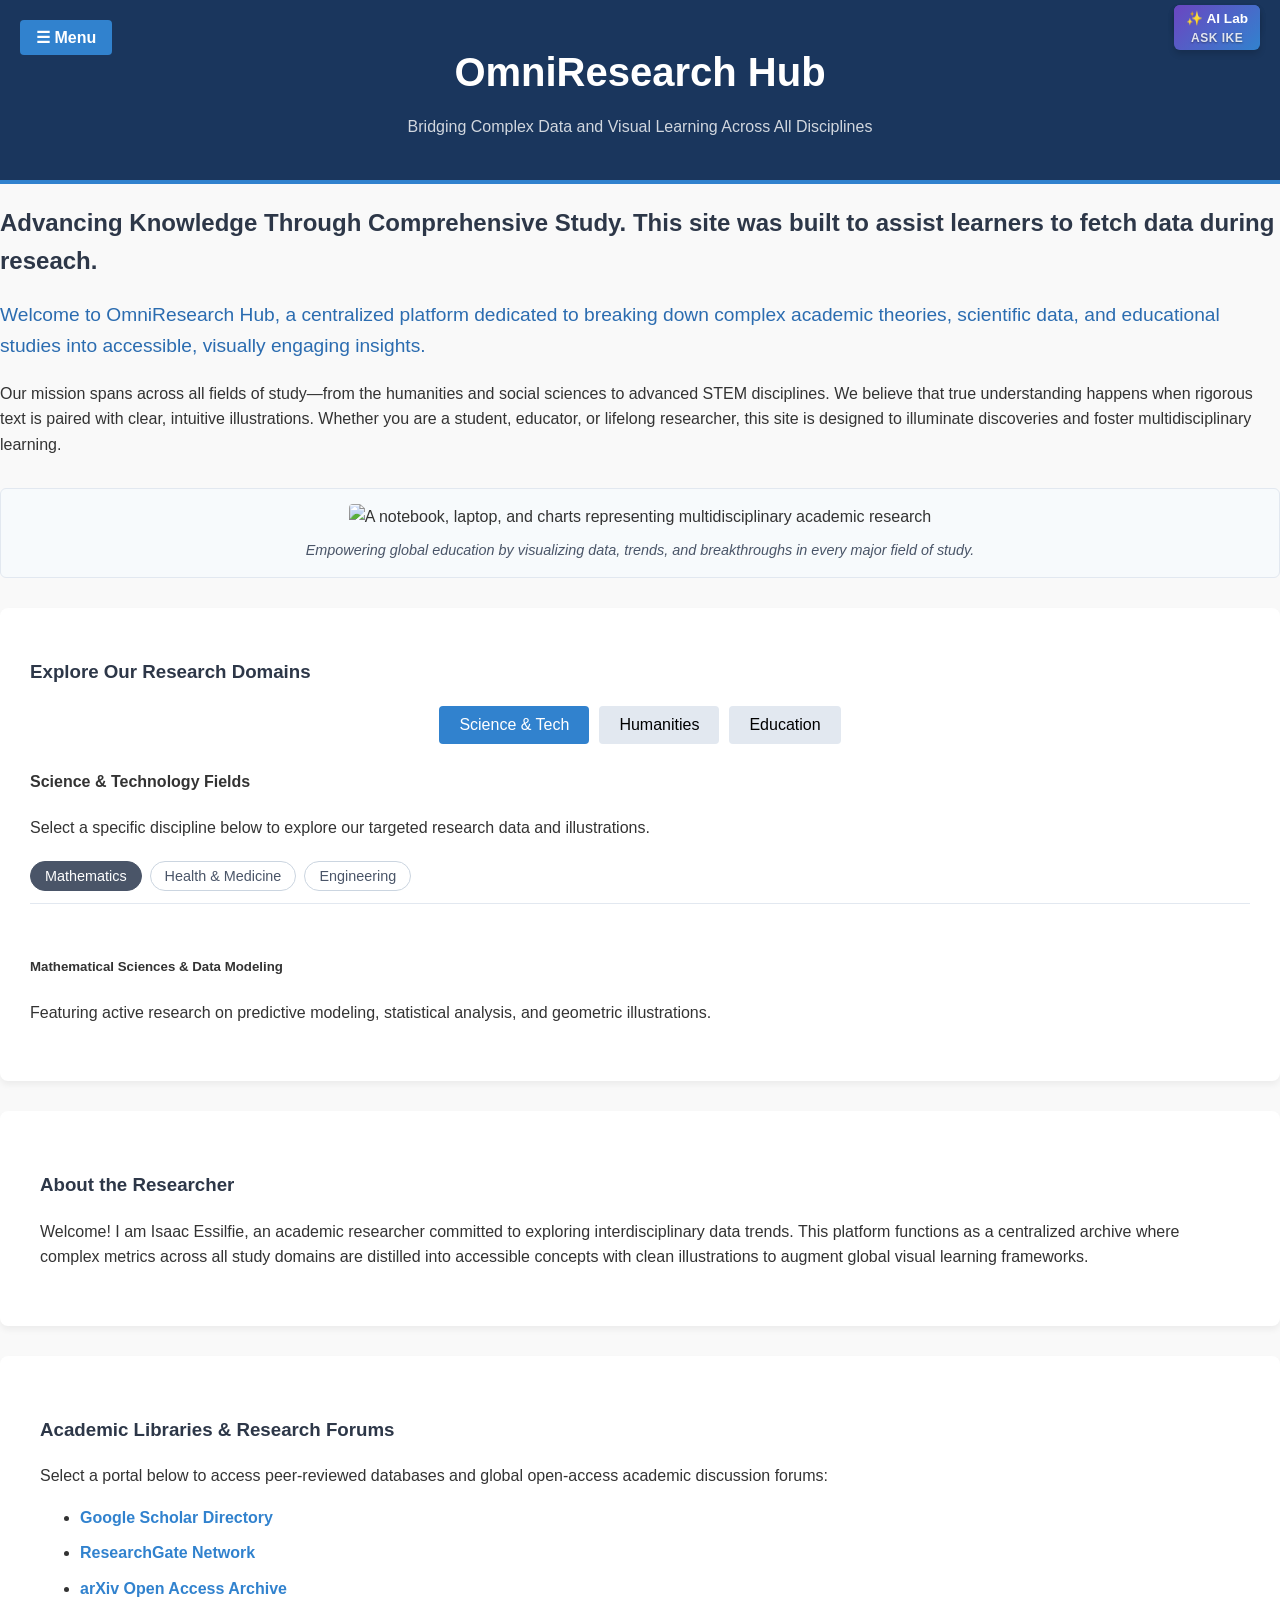
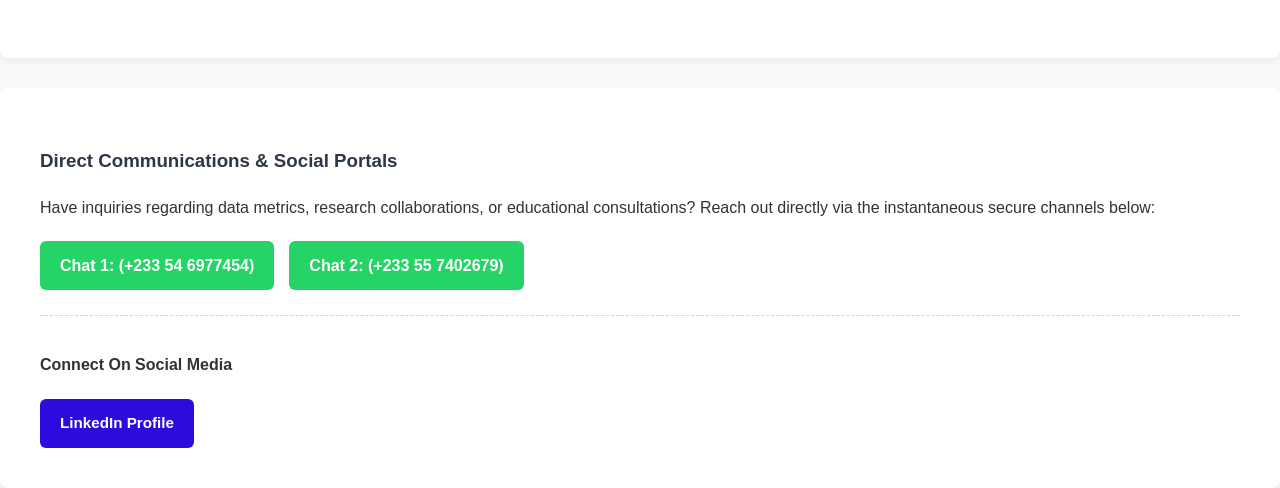
==== index.html @ 83562ac2 "Add files via upload" ====
<!DOCTYPE html>
<html lang="en">
<head>
    <meta charset="UTF-8">
    <meta name="viewport" content="width=device-width, initial-scale=1.0">
    <title>OmniResearch Hub | Academic & Educational Insights</title>
    <link rel="stylesheet" href="style.css">
</head>
<body>

    <!-- Website Header -->
   <header>
        <div class="container header-layout">
            
            <div class="nav-container">
                <button class="menu-toggle-btn" onclick="toggleMenu()">☰ Menu</button>
                
                <nav id="dropdown-menu" class="dropdown-links">
                    <div class="menu-item">
                        <a href="index.html">Home</a>
                    </div>
                    <div class="menu-item">
                        <button class="menu-action-btn" onclick="openDonationModal()">Support ❤️</button>
                    </div>
                    <div class="menu-item">
                        <button class="menu-action-btn" onclick="scrollToSection('about-me')">About</button>
                    </div>
                    <div class="menu-item">
                        <button class="menu-action-btn" onclick="scrollToSection('papers-forum')">Research Papers</button>
                    </div>
                    <div class="menu-item">
                        <button class="menu-action-btn" onclick="scrollToSection('contact-info')">Contact</button>
                    </div>
                </nav>
            </div>

            <div class="ai-container">
                <button class="ai-toggle-btn" onclick="alert('AI Integration Coming Soon!')">✨ AI Lab</button>
            </div><!-- Right Side: AI Terminal Trigger Tab -->
<div class="ai-container">
    <button class="ai-toggle-btn" onclick="alert('AI Integration Coming Soon!')">
        <span>✨ AI Lab</span>
        <span class="ai-subtitle">Ask Ike</span>
    </button>
</div>

            <div class="header-text">
                <h1>OmniResearch Hub</h1>
                <p>Bridging Complex Data and Visual Learning Across All Disciplines</p>
            </div>
            
        </div>
    </header>

    <!-- Main Content Area -->
    <main class="container">
        
        <!-- Welcome Section -->
        <section class="welcome-section">
            <h2>Advancing Knowledge Through Comprehensive Study.
                This site was built to assist learners to fetch data during reseach.
            </h2>
            <p class="lead-text"> Welcome to OmniResearch Hub, a centralized platform dedicated to breaking down complex academic theories, scientific data, and educational studies into accessible, visually engaging insights.</p>
            
            <p>Our mission spans across all fields of study—from the humanities and social sciences to advanced STEM disciplines. We believe that true understanding happens when rigorous text is paired with clear, intuitive illustrations. Whether you are a student, educator, or lifelong researcher, this site is designed to illuminate discoveries and foster multidisciplinary learning.</p>
        </section>

        <!-- Main Introduction Image -->
        <figure class="featured-image">
            <!-- This placeholder generates a professional conceptual research/data image -->
            <img src="https://images.unsplash.com/photo-1434030216411-0b793f4b4173?auto=format&fit=crop&w=1000&q=80" alt="A notebook, laptop, and charts representing multidisciplinary academic research">
            <figcaption>Empowering global education by visualizing data, trends, and breakthroughs in every major field of study.</figcaption>
        </figure>

        <!-- Our Focus Areas -->
            <!-- Our Focus Areas with Clickable Tabs -->
<section class="focus-areas">
    <h3>Explore Our Research Domains</h3>
    
    <!-- Tab Navigation Buttons -->
    <div class="tab-menu">
        <button class="tab-btn active" onclick="openTab(event, 'science')">Science & Tech</button>
        <button class="tab-btn" onclick="openTab(event, 'humanities')">Humanities</button>
        <button class="tab-btn" onclick="openTab(event, 'education')">Education</button>
    </div>

    <!-- Tab Content Blocks -->
    <div id="science" class="tab-content show">
        <h4>Science & Technology Fields</h4>
        <p>Select a specific discipline below to explore our targeted research data and illustrations.</p>

        <div class="sub-tab-menu">
            <button class="sub-btn sub-active" onclick="openSubTab(event, 'maths')">Mathematics</button>
            <button class="sub-btn" onclick="openSubTab(event, 'health')">Health & Medicine</button>
            <button class="sub-btn" onclick="openSubTab(event, 'engineering')">Engineering</button>
        </div>

        <div id="maths" class="sub-content sub-show">
            <h5>Mathematical Sciences & Data Modeling</h5>
            <p>Featuring active research on predictive modeling, statistical analysis, and geometric illustrations.</p>
        </div>

        <div id="health" class="sub-content">
            <h5>Health, Biology & Medical Research</h5>
            <p>Exploring epidemiological data, cellular biology charts, and healthcare system layouts.</p>
        </div>

        <div id="engineering" class="sub-content">
            <h5>Engineering & Applied Technologies</h5>
            <p>Analyzing structural architectural designs, electrical schematics, and mechanical system studies.</p>
        </div>
    </div>

    <div id="humanities" class="tab-content">
        <h4>Humanities, Culture & Law Fields</h4>
        <p>Select a specific discipline below to explore our historical trends, legal systems, and cultural research.</p>

        <div class="sub-tab-menu">
            <button class="sub-btn sub-active" onclick="openSubTab(event, 'history')">History & Culture</button>
            <button class="sub-btn" onclick="openSubTab(event, 'law')">Legal Studies</button>
            <button class="sub-btn" onclick="openSubTab(event, 'sociology')">Sociology</button>
        </div>

        <div id="history" class="sub-content sub-show">
            <h5>Historical Trends & Anthropological Evolutions</h5>
            <p>Analyzing global timeline shifts, language family expansions, and historical archive data preservation frameworks.</p>
        </div>

        <div id="law" class="sub-content">
            <h5>Jurisprudence & International Legal Systems</h5>
            <p>Exploring constitutional principles, comparative law metrics, and public policy development frameworks.</p>
        </div>

        <div id="sociology" class="sub-content">
            <h5>Sociological Structures & Behavioral Patterns</h5>
            <p>Investigating population demographics, urbanization impacts, and institutional social dynamics data.</p>
        </div>
    </div>

    <div id="education" class="tab-content">
        <h4>Educational Methodologies Research</h4>
        <p>Select a specific area below to explore pedagogical shifts, resource distribution frameworks, and cognitive learning sciences.</p>

        <div class="sub-tab-menu">
            <button class="sub-btn sub-active" onclick="openSubTab(event, 'pedagogy')">Pedagogy</button>
            <button class="sub-btn" onclick="openSubTab(event, 'edtech')">Educational Tech</button>
            <button class="sub-btn" onclick="openSubTab(event, 'cognitive')">Cognitive Science</button>
        </div>

        <div id="pedagogy" class="sub-content sub-show">
            <h5>Pedagogical Frameworks & Instructional Designs</h5>
            <p>Researching modern curriculum formatting, open-access classroom teaching models, and cross-border learning metrics.</p>
        </div>

        <div id="edtech" class="sub-content">
            <h5>Digital Integration & Educational Systems</h5>
            <p>Evaluating virtual classroom effectiveness, adaptive testing software configurations, and visual aid tools metrics.</p>
        </div>

        <div id="cognitive" class="sub-content">
            <h5>Cognitive Sciences & Developmental Psychology</h5>
            <p>Studying neurobiological foundations of learning, informational retention systems, and memory reinforcement studies.</p>
        </div>
    </div>
</section>
</section>
<section id="about-me" class="research-post">
        <h3>About the Researcher</h3>
        <p>Welcome! I am Isaac Essilfie, an academic researcher committed to exploring interdisciplinary data trends. This platform functions as a centralized archive where complex metrics across all study domains are distilled into accessible concepts with clean illustrations to augment global visual learning frameworks.</p>
    </section>

    <section id="papers-forum" class="research-post">
        <h3>Academic Libraries & Research Forums</h3>
        <p>Select a portal below to access peer-reviewed databases and global open-access academic discussion forums:</p>
        <ul class="resource-links">
            <li><a href="https://scholar.google.com" target="_blank">Google Scholar Directory</a></li>
            <li><a href="https://www.researchgate.net" target="_blank">ResearchGate Network</a></li>
            <li><a href="https://arxiv.org" target="_blank">arXiv Open Access Archive</a></li>
        </ul>
    </section>

    <section id="contact-info" class="research-post">
        <h3>Direct Communications & Social Portals</h3>
        <p>Have inquiries regarding data metrics, research collaborations, or educational consultations? Reach out directly via the instantaneous secure channels below:</p>
        
        <div class="contact-buttons">
            <a href="https://wa.me/233546977454" target="_blank" class="whatsapp-btn">Chat 1: (+233 54 6977454)</a>
            <a href="https://wa.me/233557402679" target="_blank" class="whatsapp-btn">Chat 2: (+233 55 7402679)</a>
        </div>

        <div class="social-placeholders">
            <h4>Connect On Social Media</h4>
            <a href="https://www.linkedin.com/in/isaac-essilfie-972a27327?utm_source=share_via&utm_content=profile&utm_medium=member_ios" target="_blank" class="social-link">LinkedIn Profile</a>
        </div>
    </section>

    <div id="donation-modal" class="modal-overlay" style="display: none;">
        <div class="modal-box">
            <h4>Support Our Educational Research ❤️</h4>
            <p>Your institutional or voluntary contributions directly support data compilation, visual illustrations, and open-access servers.</p>
            
            <div class="bank-details-card">
                <p><strong>Bank Entity:</strong> Ghana Commercial Bank (GCB)</p>
                <p><strong>Account Name:</strong> Isaac Essilfie</p>
                <p><strong>Account Number:</strong> 2081010076216</p>
            </div>
            
            <button class="close-modal-btn" onclick="closeDonationModal()">Dismiss Window</button>
        </div>
    </div>
</main>

    <script>
        // Main Tab Control Function
        function openTab(evt, tabId) {
            var contents = document.getElementsByClassName("tab-content");
            for (var i = 0; i < contents.length; i++) {
                contents[i].classList.remove("show");
            }

            var buttons = document.getElementsByClassName("tab-btn");
            for (var i = 0; i < buttons.length; i++) {
                buttons[i].classList.remove("active");
            }

            document.getElementById(tabId).classList.add("show");
            evt.currentTarget.classList.add("active");
        }

        // Sub-Tab Control Function
        function openSubTab(evt, subTabId) {
            var subContents = document.getElementsByClassName("sub-content");
            for (var i = 0; i < subContents.length; i++) {
                subContents[i].classList.remove("sub-show");
            }

            var subButtons = document.getElementsByClassName("sub-btn");
            for (var i = 0; i < subButtons.length; i++) {
                subButtons[i].classList.remove("sub-active");
            }

           document.getElementById(subTabId).classList.add("sub-show");
            evt.currentTarget.classList.add("sub-active");
        }

        function toggleMenu() {
            var menu = document.getElementById("dropdown-menu");
            menu.classList.toggle("show-menu");
        }
        // Smooth scrolling to a requested information section
        function scrollToSection(sectionId) {
            var element = document.getElementById(sectionId);
            if (element) {
                element.scrollIntoView({ behavior: 'smooth' });
                document.getElementById("dropdown-menu").classList.remove("show-menu");
            }
        }

        // Open support payment window
        function openDonationModal() {
            document.getElementById("donation-modal").style.display = "flex";
            document.getElementById("dropdown-menu").classList.remove("show-menu");
        }

        // Close support payment window
        function closeDonationModal() {
            document.getElementById("donation-modal").style.display = "none";
        }
    </script>

</body>
</html>
---- style.css ----
/* General Page Setup */
body {
    font-family: 'Helvetica Neue', Arial, sans-serif;
    line-height: 1.6;
    color: #333;
    background-color: #f9f9f9;
    margin: 0;
    padding: 0;
}

..container {
    width: 90%;
    max-width: 800px;
    margin: 0 auto;
    padding: 20px;
}

/* Website Header Navigation Drawer Area */
header {
    background-color: #1a365d; /* Academic deep blue */
    color: white;
    padding: 40px 0;
    text-align: center;
    border-bottom: 4px solid #3182ce;
}
/* Position: Slid slightly higher up */
.ai-container {
    position: absolute !important;
    top: -28px !important;     /* Changed from -22px to -28px to lift it perfectly */
    right: 20px !important;    
    left: auto !important;     
    z-index: 150 !important;
}

/* Premium AI Purple-Blue Gradient Button (Flex Column Setup) */
/* Premium AI Purple-Blue Gradient Button (Slightly Reduced Size) */
.ai-toggle-btn {
    background: linear-gradient(135deg, #6b46c1, #3182ce) !important; 
    color: white !important;
    border: none !important;
    padding: 4px 10px !important;    /* Reduced padding for a sleeker profile */
    font-size: 0.8rem !important;    /* Scaled down text size */
    font-weight: bold !important;
    cursor: pointer !important;
    border-radius: 6px !important; 
    box-shadow: 0 4px 6px rgba(0,0,0,0.15) !important;
    display: flex !important;
    flex-direction: column !important; 
    align-items: center !important;    
    gap: 1px !important;              
    transition: transform 0.2s, opacity 0.2s !important;
}

.ai-toggle-btn:hover {
    transform: translateY(-1px) !important;
    opacity: 0.95 !important;
}

/* High-Contrast "Ask Ike" Subtitle Styling */
.ai-subtitle {
    color: #f6fa03 !important;       /* Vibrant matching gold/yellow */
    font-size: 0.68rem !important;   /* Scaled down subtitle font */
    font-weight: 800 !important;      
    text-transform: uppercase !important;
    letter-spacing: 0.8px !important;
    text-shadow: 0 1px 2px rgba(0, 0, 0, 0.4) !important;
}

/* Position: Slid slightly higher up into perfect alignment */
.ai-container {
    position: absolute !important;
    top: -35px !important;     /* Pulled to -28px to bring it perfectly up */
    right: 20px !important;    
    left: auto !important;     
    z-index: 150 !important;
}
/* Premium AI Purple-Blue Gradient Button (Slightly Reduced Size) */
.ai-toggle-btn {
    background: linear-gradient(135deg, #6b46c1, #3182ce) !important; 
    color: white !important;
    border: none !important;
    padding: 5px 12px !important;    /* Tighter padding to reduce overall button height */
    font-size: 0.85rem !important;   /* Slightly scaled down text sizing */
    font-weight: bold !important;
    cursor: pointer !important;
    border-radius: 6px !important; 
    box-shadow: 0 4px 6px rgba(0,0,0,0.15) !important;
    display: flex !important;
    flex-direction: column !important; /* Positions Ask Ike right under AI Lab */
    align-items: center !important;    /* Centers both lines cleanly */
    gap: 1px !important;               /* Minimizes line separation gap */
    transition: transform 0.2s, opacity 0.2s !important;
}

.ai-toggle-btn:hover {
    transform: translateY(-1px) !important;
    opacity: 0.95 !important;
}

/* Bright custom color for BOTH the stars icon and the subtitle text */
.ai-stars, .ai-subtitle {
    color: #ffb84d !important;       /* Warm, high-contrast gold-orange color */
}

/* Additional fine-tuning for the subtitle text alignment */
.ai-subtitle {
    font-size: 0.68rem !important;    /* Crisp, clean micro-text size */
    font-weight: 800 !important;       /* Bold font weight so it pops out */
    text-transform: uppercase !important;
    letter-spacing: 0.8px !important;
    text-shadow: 0 1px 2px rgba(0, 0, 0, 0.4) !important;
}

/* Subtitle "Ask Ike" text styling directly below the button */
.ai-subtitle {
    color: rgba(255, 255, 255, 0.85) !important; /* Crisp, readable white layout text */
    font-size: 0.75rem !important;                /* Small, elegant tagline size */
    font-weight: 600 !important;
    margin-top: 4px !important;                   /* Tightly bound underneath the button */
    text-transform: uppercase !important;         /* Professional tracking */
    letter-spacing: 0.5px !important;
}
.header-layout {
    position: relative;
    display: flex;
    flex-direction: column;
    align-items: center;
}

.header-text h1 {
    margin: 0;
    font-size: 2.5rem;
}

.header-text p {
    margin: 10px 0 0 0;
    opacity: 0.8;
}

/* Nav Bar Toggle Layout */
.nav-container {
    position: absolute;
    top: -20px;
    left: 20px;
    text-align: left;
    z-index: 100;
}

.menu-toggle-btn {
    background-color: #3182ce;
    color: white;
    border: none;
    padding: 8px 16px;
    font-size: 1rem;
    font-weight: bold;
    cursor: pointer;
    border-radius: 4px;
    transition: 0.2s;
}

.menu-toggle-btn:hover {
    background-color: #2b6cb0;
}

/* Dropdown Options Drawer Setup */
.dropdown-links {
    display: none;
    position: absolute;
    top: 40px;
    left: 0;
    background-color: #ffffff;
    min-width: 180px;
    box-shadow: 0 8px 16px rgba(0,0,0,0.15);
    border-radius: 4px;
    padding: 10px 0;
}

.dropdown-links.show-menu {
    display: block;
}

.menu-item {
    display: flex;
    flex-direction: column;
    align-items: center;
    padding: 10px 16px;
    border-bottom: 1px solid #f0f4f8;
}

.menu-item:last-child {
    border-bottom: none;
}

.menu-item a {
    color: #2d3748;
    text-decoration: none;
    font-weight: 500;
}

.menu-action-btn {
    background: none;
    border: none;
    font-size: 1rem;
    font-weight: 500;
    color: #2d3748;
    cursor: pointer;
    font-family: inherit;
    padding: 0;
}

.menu-item:hover, .menu-item a:hover, .menu-action-btn:hover {
    background-color: #f7fafc;
    color: #3182ce;
}

/* Research Post Structural Layouts */
.research-post {
    background: white;
    padding: 40px;
    margin-top: 30px;
    border-radius: 8px;
    box-shadow: 0 4px 6px rgba(0,0,0,0.05);
}

.lead-text {
    font-size: 1.2rem;
    color: #2b6cb0;
    font-weight: 500;
}

h2, h3 {
    color: #2d3748;
}

/* Core Media/Illustration Management */
figure {
    margin: 30px 0;
    background: #f7fafc;
    padding: 15px;
    border: 1px solid #e2e8f0;
    border-radius: 6px;
    text-align: center;
}

img {
    max-width: 100%;
    height: auto;
    border-radius: 4px;
}

figcaption {
    margin-top: 10px;
    font-size: 0.9rem;
    color: #4a5568;
    font-style: italic;
}

/* Multi-Tier Tab Systems Management */
.focus-areas {
    background: white;
    padding: 30px;
    margin-top: 30px;
    border-radius: 8px;
    box-shadow: 0 4px 6px rgba(0,0,0,0.05);
}

.tab-menu {
    display: flex;
    justify-content: center;
    gap: 10px;
    margin-bottom: 25px;
}

.tab-btn {
    background-color: #e2e8f0;
    border: none;
    padding: 10px 20px;
    font-size: 1rem;
    cursor: pointer;
    border-radius: 4px;
    transition: 0.2s;
}

.tab-btn.active, .tab-btn:hover {
    background-color: #3182ce;
    color: white;
}

.tab-content {
    display: none;
}

.tab-content.show {
    display: block;
}

/* Internal Sub-Discipline Pill Design Setup */
.sub-tab-menu {
    display: flex;
    gap: 8px;
    margin: 20px 0;
    border-bottom: 1px solid #e2e8f0;
    padding-bottom: 12px;
}

.sub-btn {
    background: none;
    border: 1px solid #cbd5e0;
    padding: 6px 14px;
    font-size: 0.9rem;
    cursor: pointer;
    border-radius: 20px;
    color: #4a5568;
    transition: 0.2s;
}

.sub-btn.sub-active, .sub-btn:hover {
    background-color: #4a5568;
    color: white;
    border-color: #4a5568;
}

.sub-content {
    display: none;
    padding: 10px 0;
}

.sub-content.sub-show {
    display: block;
}
}

/* Bullet list for academic resources */
.resource-links {
    padding-left: 20px;
    margin: 15px 0;
}
.resource-links li {
    margin-bottom: 10px;
}
.resource-links a {
    color: #3182ce;
    text-decoration: none;
    font-weight: bold;
}
.resource-links a:hover {
    text-decoration: underline;
}

/* WhatsApp Communication Grid Buttons */
.contact-buttons {
    display: flex;
    gap: 15px;
    margin: 20px 0;
    flex-wrap: wrap;
}
.whatsapp-btn {
    background-color: #25D366; /* Official WhatsApp Green */
    color: white;
    text-decoration: none;
    padding: 12px 20px;
    border-radius: 6px;
    font-weight: bold;
    display: inline-block;
    transition: 0.2s;
}
.whatsapp-btn:hover {
    background-color: #128C7E;
}

/* Social Media Channels Layout */
.social-placeholders {
    margin-top: 25px;
    border-top: 1px dashed #cbd5e0;
    padding-top: 15px;
}
.social-link {
    color: #4a5568;
    text-decoration: none;
    font-size: 0.95rem;
}
.social-link:hover {
    color: #3182ce;
}

/* Support Donation Window Overlay (Modal Box background layer) */
.modal-overlay {
    display: none; /* Hidden by default */
    position: fixed;
    top: 0;
    left: 0;
    width: 100%;
    height: 100%;
    background-color: rgba(0, 0, 0, 0.6);
    z-index: 1000;
    justify-content: center;
    align-items: center;
}

/* Centralized Banking Panel Card */
.modal-box {
    background: white;
    padding: 30px;
    max-width: 450px;
    width: 90%;
    border-radius: 8px;
    box-shadow: 0 10px 25px rgba(0,0,0,0.2);
    text-align: center;
}

.bank-details-card {
    background: #f7fafc;
    border: 1px solid #cbd5e0;
    border-radius: 6px;
    padding: 15px;
    margin: 20px 0;
    text-align: left;
}
.bank-details-card p {
    margin: 5px 0;
}

.close-modal-btn {
    background-color: #e2e8f0;
    color: #4a5568;
    border: none;
    padding: 8px 16px;
    cursor: pointer;
    border-radius: 4px;
    font-weight: 500;
}
.close-modal-btn:hover {
    background-color: #cbd5e0;
}.social-link {
    background-color: #2e0bdd; /* Official linkedin blue */
    color: white;
    text-decoration: none;
    padding: 12px 20px;
    border-radius: 6px;
    font-weight: bold;
    display: inline-block;
    transition: 0.2s;
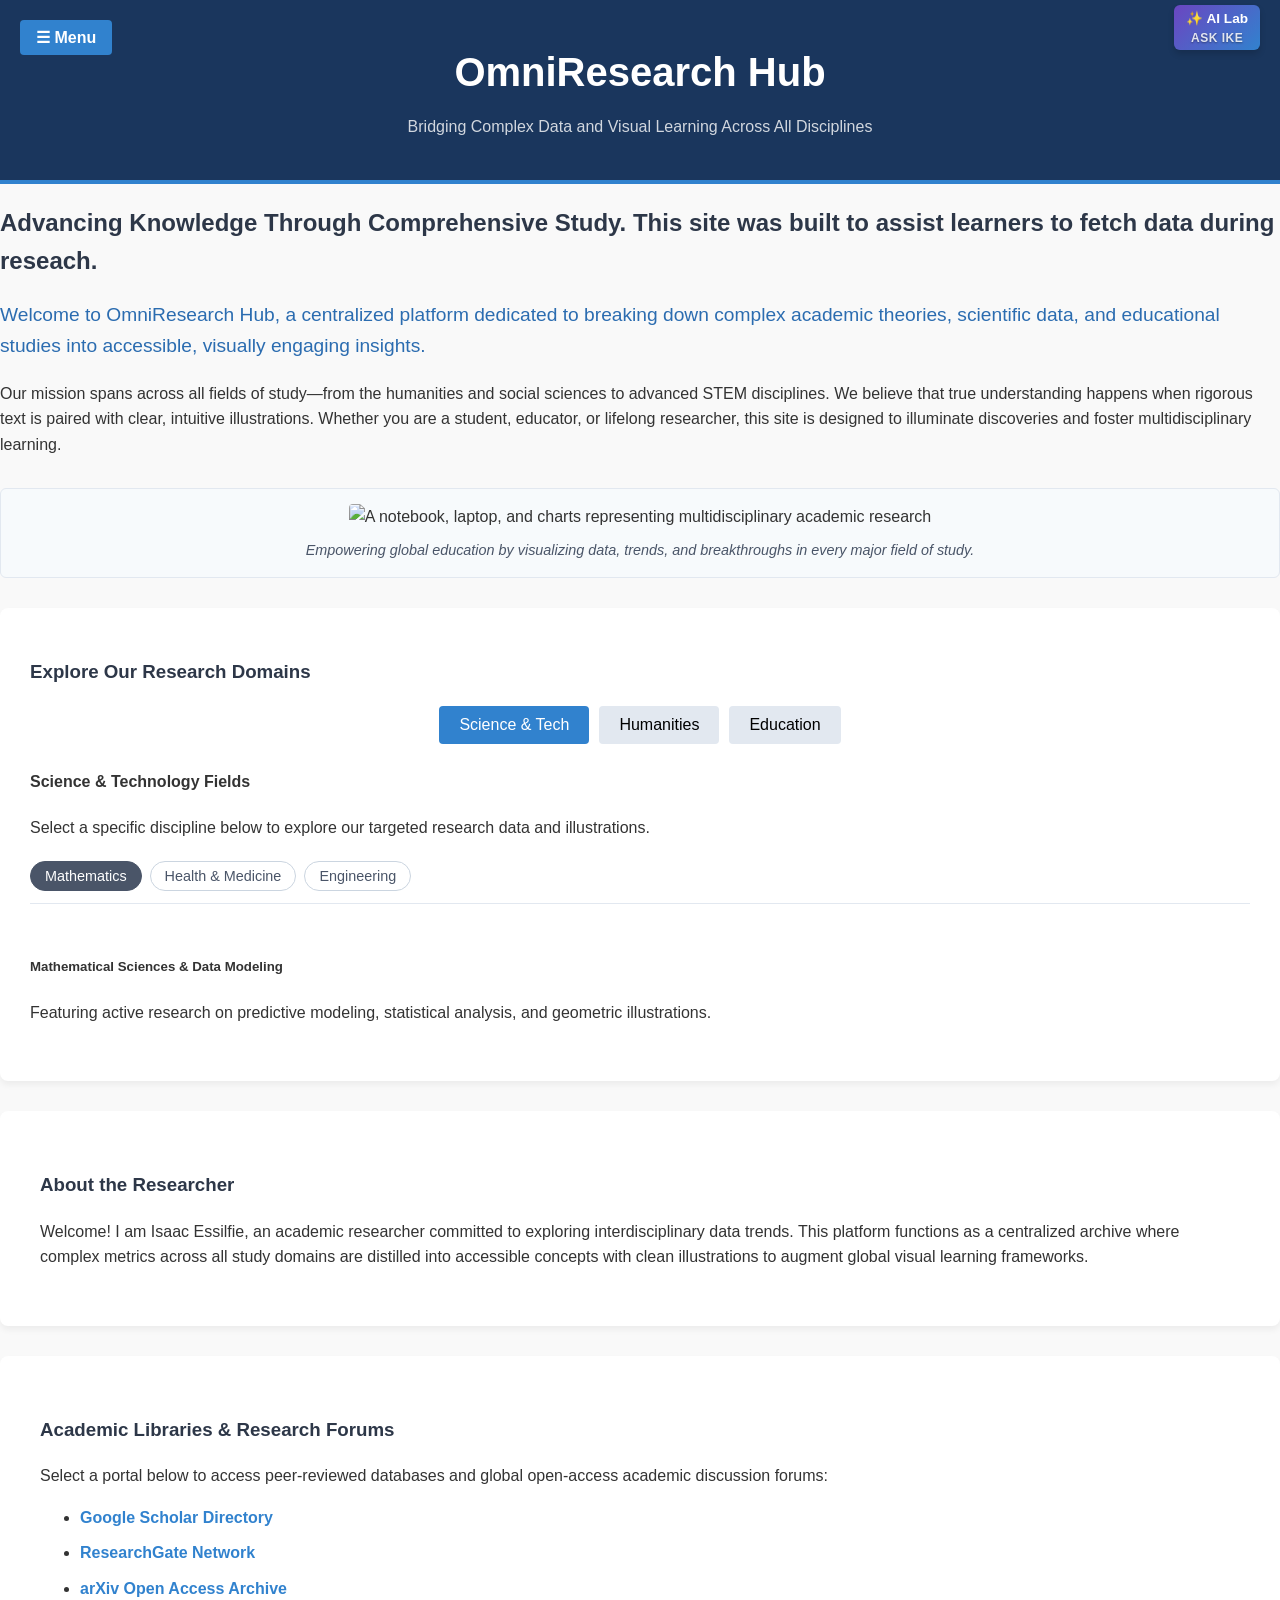
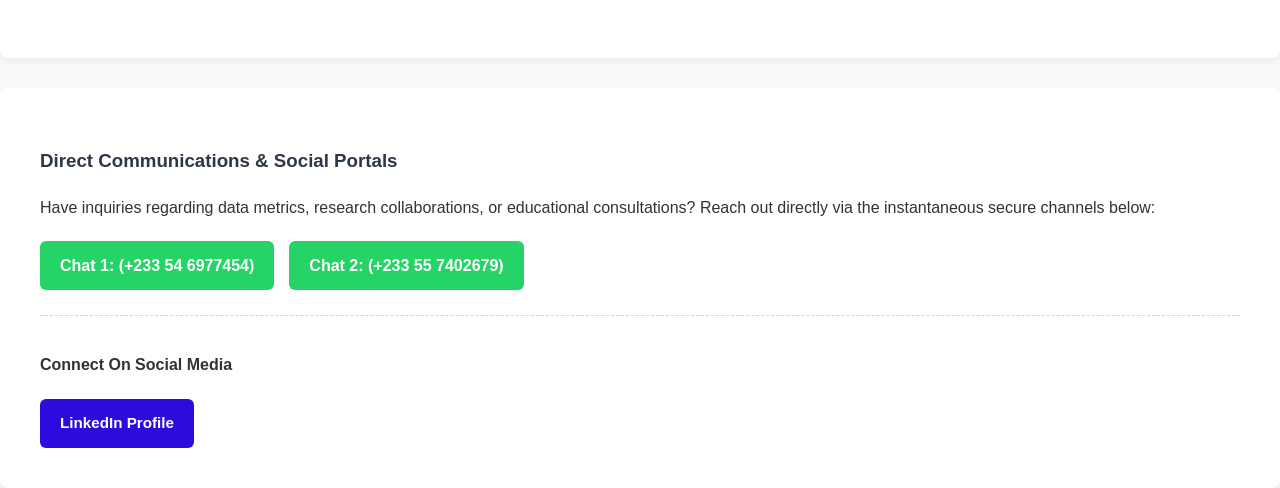
==== commit e4c4a3c0: "Update index.html" ====
--- a/index.html
+++ b/index.html
@@ -9,7 +9,7 @@
 <body>
 
     <!-- Website Header -->
-   <header>
+<header>
         <div class="container header-layout">
             
             <div class="nav-container">
@@ -20,6 +20,9 @@
                         <a href="index.html">Home</a>
                     </div>
                     <div class="menu-item">
+                        <a href="quiz.html">Take Trial Exam</a>
+                    </div>
+                    <div class="menu-item">
                         <button class="menu-action-btn" onclick="openDonationModal()">Support ❤️</button>
                     </div>
                     <div class="menu-item">
@@ -35,14 +38,11 @@
             </div>
 
             <div class="ai-container">
-                <button class="ai-toggle-btn" onclick="alert('AI Integration Coming Soon!')">✨ AI Lab</button>
-            </div><!-- Right Side: AI Terminal Trigger Tab -->
-<div class="ai-container">
-    <button class="ai-toggle-btn" onclick="alert('AI Integration Coming Soon!')">
-        <span>✨ AI Lab</span>
-        <span class="ai-subtitle">Ask Ike</span>
-    </button>
-</div>
+                <button class="ai-toggle-btn" onclick="alert('AI Integration Coming Soon!')">
+                    <span>✨ AI Lab</span>
+                    <span class="ai-subtitle">Ask Ike</span>
+                </button>
+            </div>
 
             <div class="header-text">
                 <h1>OmniResearch Hub</h1>
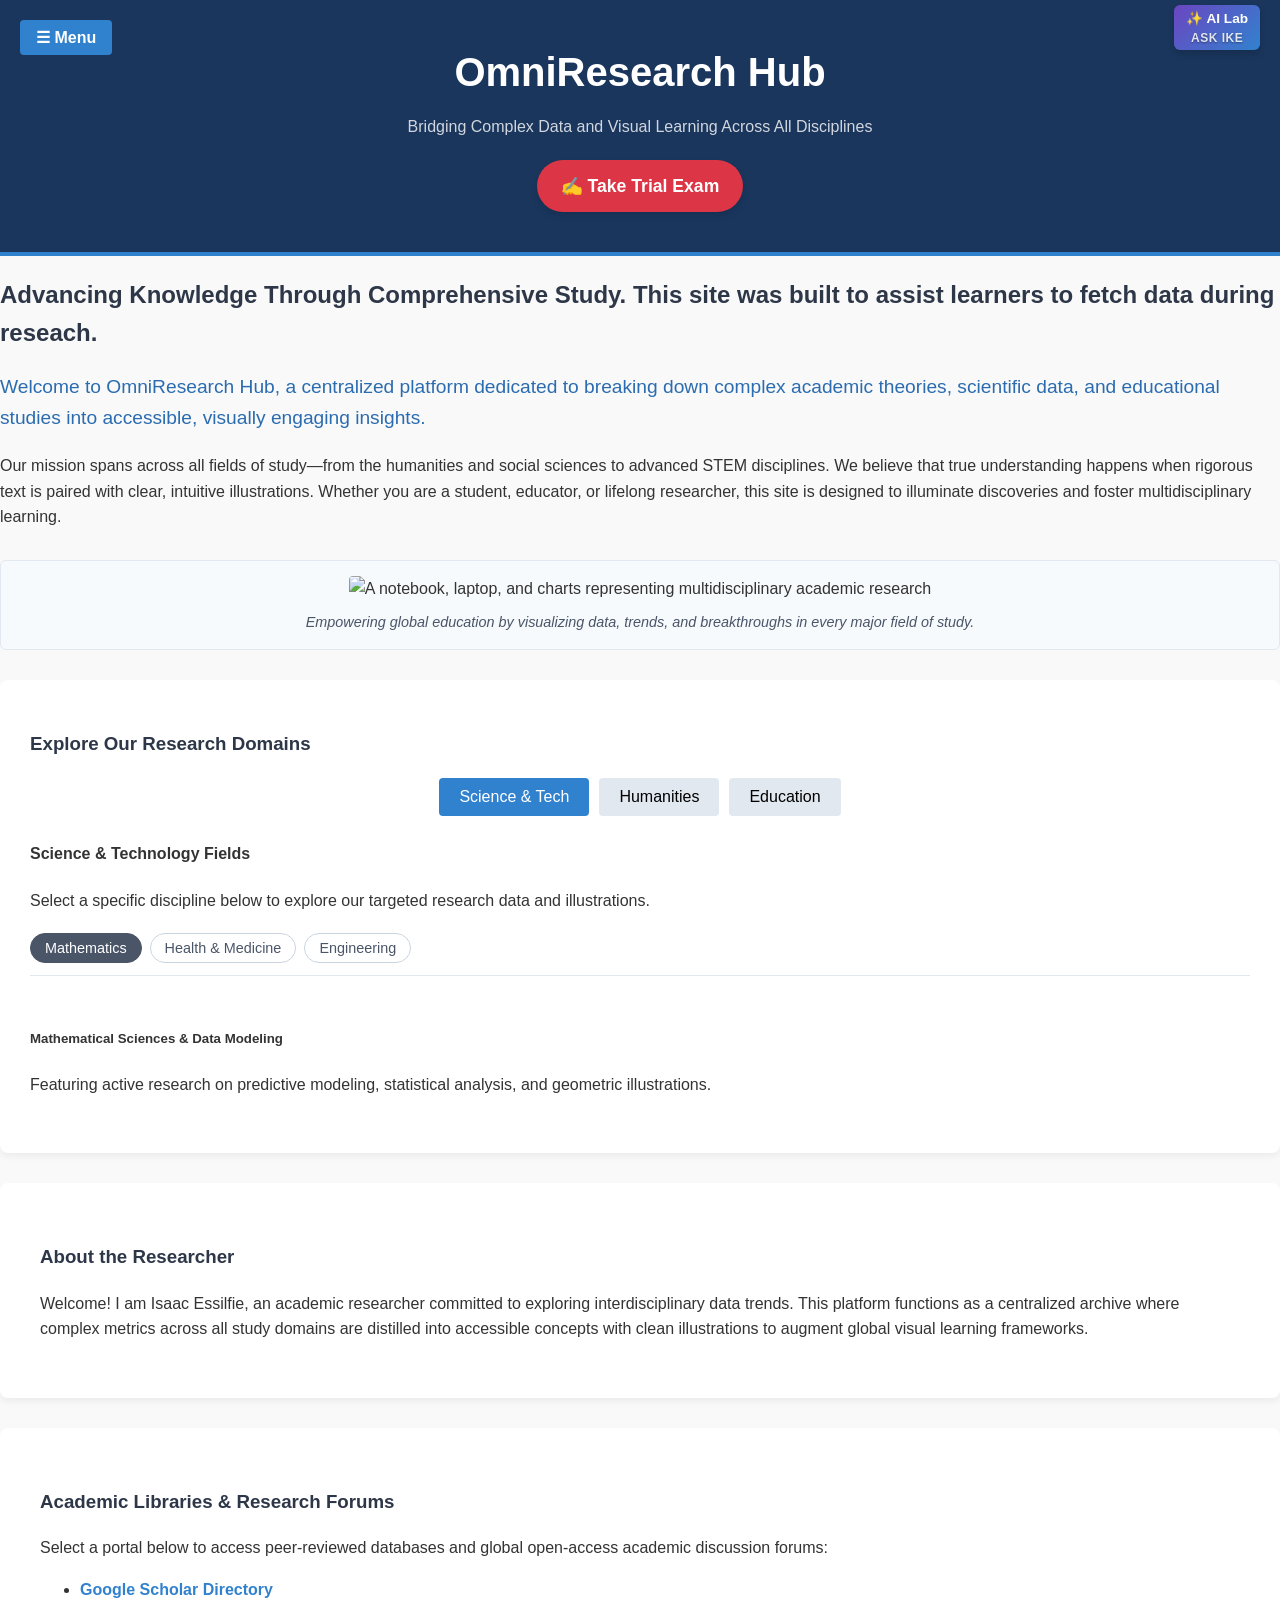
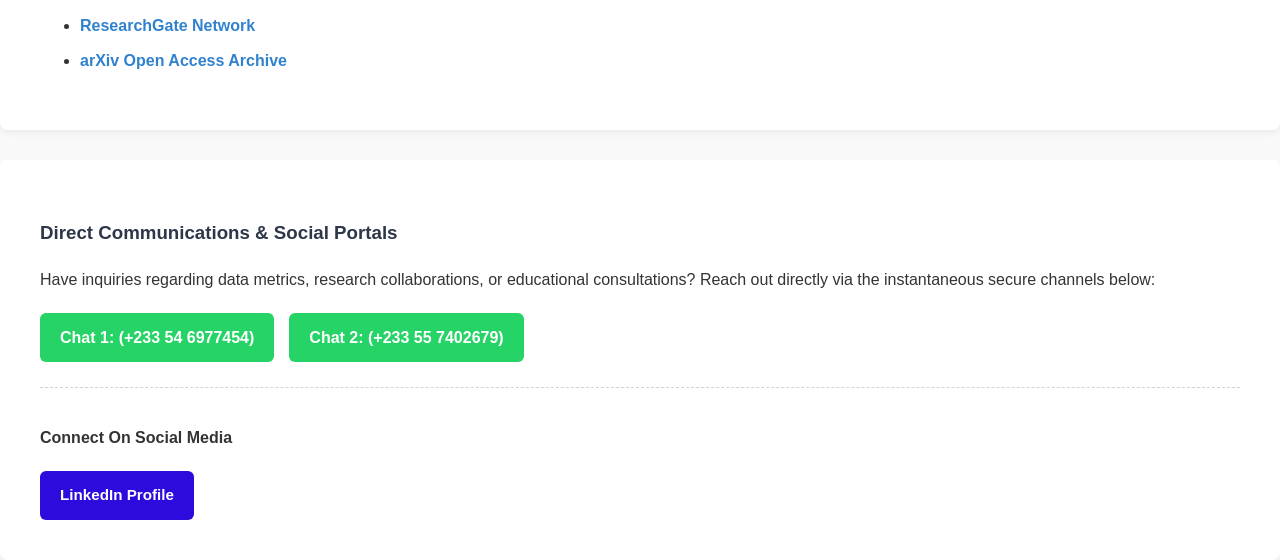
==== commit 4e71e62f: "Update index.html" ====
--- a/index.html
+++ b/index.html
@@ -48,7 +48,11 @@
                 <h1>OmniResearch Hub</h1>
                 <p>Bridging Complex Data and Visual Learning Across All Disciplines</p>
             </div>
-            
+            <div style="margin-top: 20px; text-align: center;">
+                    <a href="quiz.html" style="display: inline-block; padding: 12px 24px; background-color: #dc3545; color: white; text-decoration: none; font-weight: bold; border-radius: 30px; box-shadow: 0 4px 6px rgba(0,0,0,0.1); font-size: 1.1rem; transition: transform 0.2s;">
+                        ✍️ Take Trial Exam
+                    </a>
+                </div>
         </div>
     </header>
 
